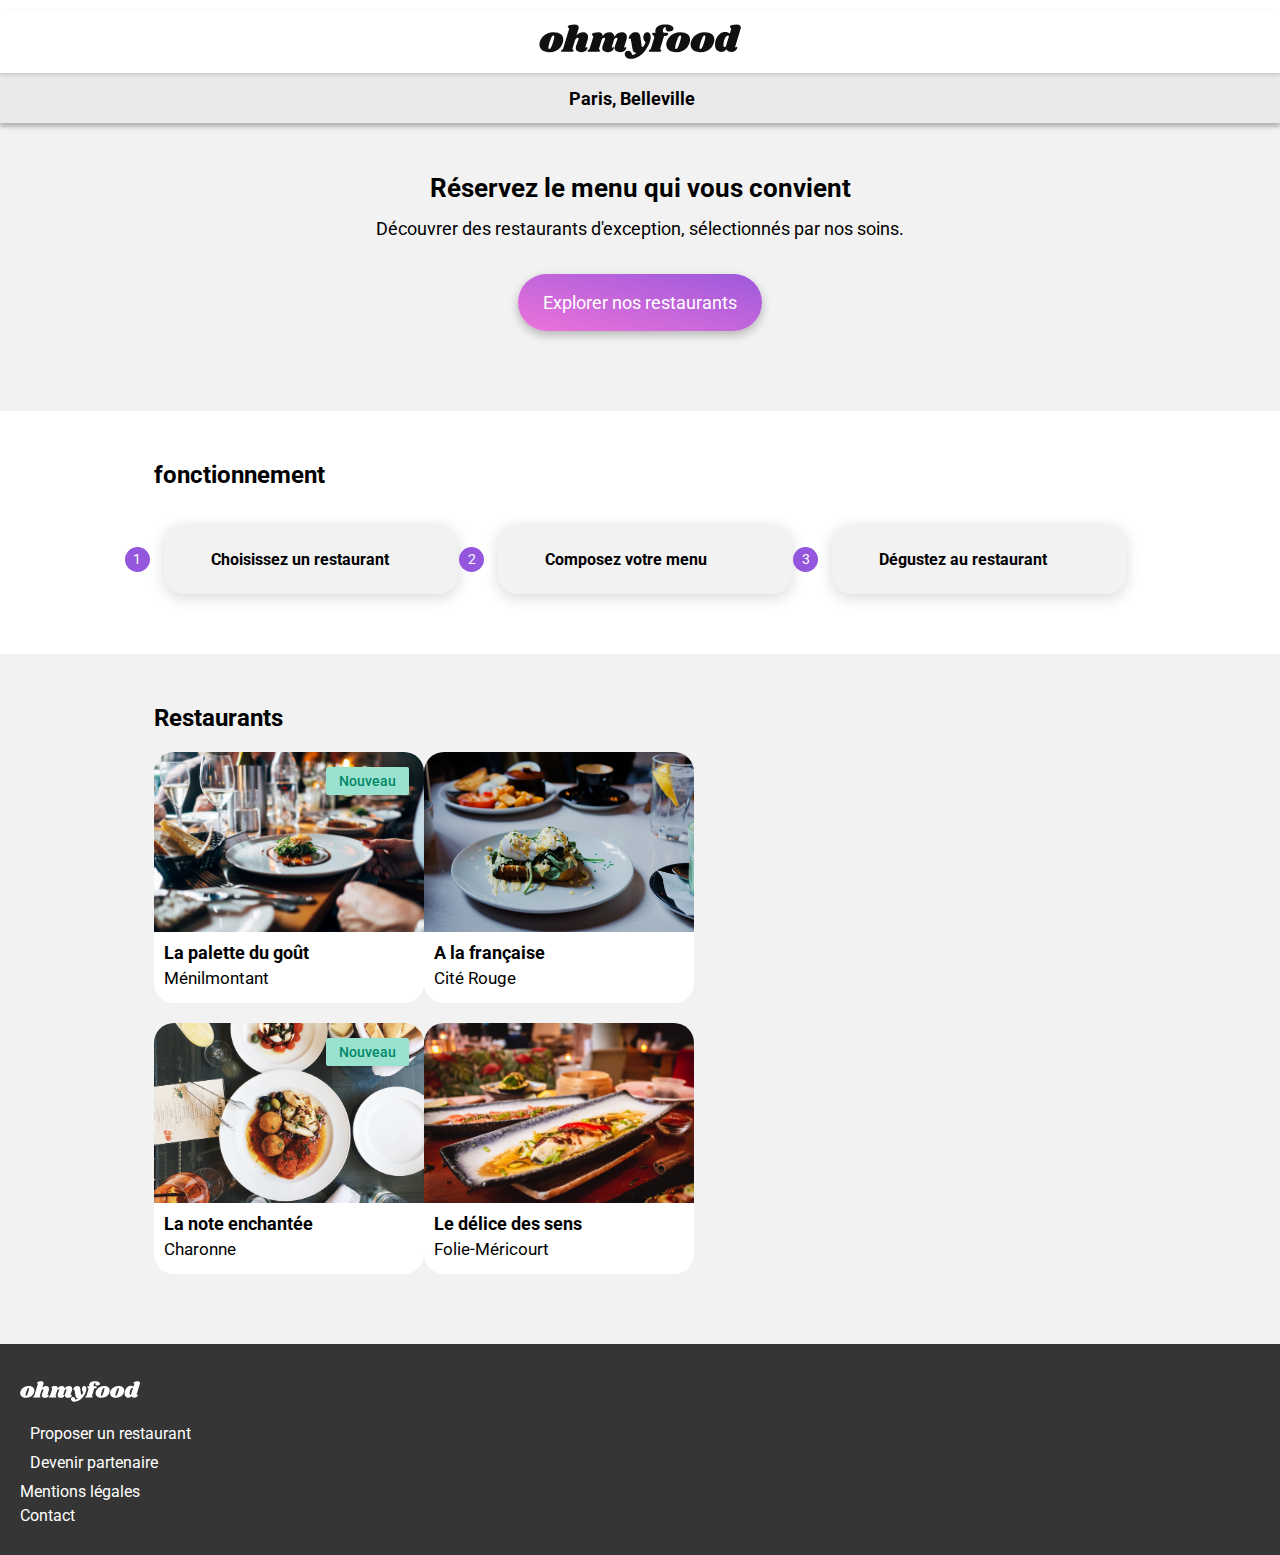
==== HTML/Index.html @ 857afbf9 "update" ====
<!DOCTYPE html>
<html lang="fr">
<head>
    <meta charset="UTF-8">
    <title>OhMyFood</title>
    <meta name="viewport" content="width=device-width, initial-scale=1.0">
    <link rel="stylesheet" href="../Style CSS/Index.css">
    <link rel="stylesheet" href="../Style CSS/Main.css">
    <link rel="preconnect" href="https://fonts.googleapis.com">
        <link rel="preconnect" href="https://fonts.gstatic.com" crossorigin>
        <link href="https://fonts.googleapis.com/css2?family=Roboto:ital,wght@0,100;0,300;0,400;0,500;0,700;0,900;1,100;1,300;1,400;1,500;1,700;1,900&display=swap" rel="stylesheet">
        <link rel="preconnect" href="https://fonts.gstatic.com" crossorigin>
        <link href="https://fonts.googleapis.com/css2?family=Roboto:ital,wght@0,100;0,300;0,400;0,500;0,700;0,900;1,100;1,300;1,400;1,500;1,700;1,900&family=Shrikhand&display=swap" rel="stylesheet">
    <link rel="stylesheet" href="https://cdnjs.cloudflare.com/ajax/libs/font-awesome/6.2.1/css/all.min.css"
        integrity="sha512-MV7K8+y+gLIBoVD59lQIYicR65iaqukzvf/nwasF0nqhPay5w/9lJmVM2hMDcnK1OnMGCdVK+iQrJ7lzPJQd1w=="
        crossorigin="anonymous" referrerpolicy="no-referrer" />    
</head>

<body>
    <div>
        <header class="header">
            <figure>
                <img src="../images/logo/ohmyfood@2x.svg" alt="Logo Ohmyfood">
            </figure>
            <form method="get" action="#" class="formulaire">
                <p>
                    <label for="rechercher"><i class="fa-solid fa-location-dot"></i></label>
                    <input type="text" name="rechercher" id="rechercher" placeholder="Paris, Belleville" maxlength="0">
                </p>
            </form>
        </header>
        <main>
            <section class="introduction">
                <h1>Réservez le menu qui vous convient</h1>
                <p>Découvrer des restaurants d'exception, sélectionnés par nos soins.</p>
                <a class="bouton bouton-intro" href='#Restaurants'">
                    Explorer nos restaurants
                </a>
            </section>
            <section class="fonctionnement">
                <h2>fonctionnement</h2>
                <div>
                    <article class="etape">
                        <span>1</span>
                        <i class="fa-solid fa-mobile-screen-button"></i>
                        <p>Choisissez un restaurant</p>
                    </article>
                    <article class="etape">
                        <span>2</span>
                        <i class="fa-solid fa-list-ul"></i>
                        <p>Composez votre menu</p>
                    </article>
                    <article class="etape">
                        <span>3</span>
                        <i class="fa-solid fa-store"></i>
                        <p>Dégustez au restaurant</p>
                    </article>
                </div>
            </section>
            <section class="restaurant flex-column">
                <h2 id="Restaurants">Restaurants</h2>
                <div class="menu-global">
                    <div class="menux2">
                        <a href="../HTML/Menu-1.html" class="card">
                            <article>
                                <figure class="nouveau">
                                    <img src="../images/restaurants/jay-wennington-N_Y88TWmGwA-unsplash.jpg" alt="Photo d'un plat du restaurant">
                                </figure>
                                <div class="contenu">
                                    <div class="txt">
                                        <strong>La palette du goût</strong>
                                        <p>Ménilmontant</p>
                                    </div>
                                    <input type="checkbox" id="heartCheckbox-1" style="display: none;"/>
                                    <label for="heartCheckbox-1" class="heart-icon-label">
                                        <i class="fa-regular fa-heart"></i>
                                    </label>
                                </div>
                            </article>
                        </a>
                        <a href="../HTML/Menu-2.html" class="card spé" >
                            <article>
                                <figure class="nouveau">
                                    <img src="../images/restaurants/stil-u2Lp8tXIcjw-unsplash.jpg" alt="Photo d'un plat du restaurant">
                                </figure>
                                <div class="contenu">
                                    <div class="txt">
                                        <strong>La note enchantée</strong>
                                        <p>Charonne</p>
                                    </div>
                                    <input type="checkbox" id="heartCheckbox-2" style="display: none;"/>
                                    <label for="heartCheckbox-2" class="heart-icon-label">
                                        <i class="fa-regular fa-heart"></i>
                                    </label>
                                </div>
                            </article>
                        </a>
                    </div>
                    <div class="menux2">
                        <a href="../HTML/Menu-3.html" class="card"> 
                            <article>
                                <figure>
                                    <img src="../images/restaurants/toa-heftiba-DQKerTsQwi0-unsplash.jpg" alt="Photo d'un plat du restaurant">
                                </figure>
                                <div class="contenu">
                                    <div class="txt">
                                        <strong>A la française</strong>
                                        <p>Cité Rouge</p>
                                    </div>
                                    <input type="checkbox" id="heartCheckbox-3" style="display: none;"/>
                                    <label for="heartCheckbox-3" class="heart-icon-label">
                                        <i class="fa-regular fa-heart"></i>
                                    </label>
                                </div>
                            </article>
                        </a>
                        <a href="../HTML/Menu-4.html" class="card">
                            <article>
                                <figure>
                                    <img src="../images/restaurants/louis-hansel-shotsoflouis-qNBGVyOCY8Q-unsplash.jpg" alt="Photo d'un plat du restaurant">
                                </figure>
                                <div class="contenu">
                                    <div class="txt">
                                        <strong>Le délice des sens</strong>
                                        <p>Folie-Méricourt</p>
                                    </div>
                                    <input type="checkbox" id="heartCheckbox-4" style="display: none;"/>
                                    <label for="heartCheckbox-4" class="heart-icon-label">
                                        <i class="fa-regular fa-heart"></i>
                                    </label>
                                </div>
                            </article>
                        </a>
                    </div>
                </div>
            </section>
        </main>
        <footer>
            <figure>
                <img class="logo-footer" src="../images/logo/ohmyfood-white@2x.svg" alt="Logo Ohmyfood">
            </figure>
            <div class="flex-column">
                <div class="icone-et-lien">
                    <i class="fa-solid fa-utensils"></i>
                    <p>Proposer un restaurant</p>
                </div>
                <div class="icone-et-lien">
                    <i class="fa-solid fa-handshake-angle"></i>
                    <p>Devenir partenaire</p>
                </div>
                <div>
                    <p>Mentions légales</p>
                    <p>Contact</p>
                </div>
            </div>
        </footer>
    </div>
</body>
---- Style CSS/Index.css ----
*{
    font-family: 'Roboto', sans-serif;
}

body{
    margin: 0;
}

.flex-column{
    display: flex;
    flex-direction: column;
}

a{
    text-decoration: none;
    color: inherit;
}
/******Header******/
.header{
    display: flex;
    flex-direction: column;
}
.header figure{
    z-index: 1;
    display: flex;
    justify-content: center;
    align-items: center;

    height: 63px;
    width: auto;
    margin: 10px 0 0 0;

    box-shadow: 0px 2px 4px 0px #00000026;
}
.header img{
    height: 35px;
    width: 100%;
}

.formulaire{
    display: flex;
    justify-content: center;
    align-items: center;

    height: 50px;
    padding-left: 75px;
    
    background-color:#EAEAEA ;
    box-shadow:0px 4px 4px 0px #00000040;   
}

.formulaire input{
    border: none;  
    background-color:#EAEAEA ; 
    font-weight: bold;
    font-size: 18px;
    width: 60%;
}

.formulaire ::placeholder{
    color: black;
}

.formulaire i{
    padding-right: 10px;
    
}
/******Main******/
p{
    font-size: 18px;
}

/****Introduction****/

.introduction{
    display: flex;
    flex-direction: column;
    align-items: center;
    background: #F2F2F2;
    padding-top: 50px;
    padding-bottom: 80px;
}

.introduction p{
    text-align: center;
    width: 90%;
    margin: 0;
    margin-top: 15px;   
}

.introduction h1{
    text-align: center;
    width: 70%;
    margin: 0;
    font-size: 26px;
}


.bouton::first-line{
    color: white;
    width: auto;
}
.bouton{
    cursor: pointer;
    font-size: 18px;
    background: linear-gradient(193.33deg, #9356DC -11.44%, #FF79DA 123.93%);

    border-radius: 90px;
    border: none;

    box-shadow: 0px 4px 10px 0px #00000040;
}
.bouton-intro{
    margin-top: 35px;
    padding:18px 25px 18px 25px;
}

/****Fonctionnement****/

.fonctionnement{
    display: flex;
    flex-direction: column;
    
    gap: 35px;
    padding-top: 50px;
    padding-bottom: 70px;
}

.fonctionnement h2{
    margin: 0;
    margin-left: 20px;
}

.fonctionnement div{
    display: flex;
    flex-direction: column;
    align-items: center;

    gap: 20px ;
    margin-left: 10px;
}

.fonctionnement article{
    display: flex;
    justify-content: center;
    align-items: center; 
   position: relative;
    
    background-color: #F2F2F2;
    border-radius: 20px;
    box-shadow: 0px 4px 15px 0px #00000026;

    height: 70px;
    width: 320px;
    gap: 7%;

}

.etape p{
    width: 220px;
    margin-right: 1px;
    font-size: 16px;
    font-weight: bold;
}

.etape i{
    color: #7E7E7E;
    font-size: 20px;

}
.fa-store::before{
    color: #9356DC;

}


.etape span{
    position: absolute;
    right: 308px;

    display: flex;
    justify-content: center;
    align-items: center;

    
    border-radius: 50%;
    background-color: #9356DC;
    width: 25px;
    height: 25px;

    color: white;
    font-size: 14px;
}
    
 
/****Restaurant****/

.restaurant{
    background-color: #F2F2F2;
    padding: 50px 20px;
    padding-bottom: 70px;
}


.restaurant article{
    margin-top: 20px;
    width: 100%;
}
.restaurant h2{
    margin: 0;
}

.restaurant figure{
    height:180px;
    width: 100%;
}

.contenu{
    display: flex;
    background-color: white;
    position: relative;

    border-bottom-left-radius: 20px;
    border-bottom-right-radius: 20px;
}
.txt{
    display: flex;
    flex-direction: column;
    margin: 10px;
    margin-bottom: 15px;
    gap: 5px;
}
.txt strong{
    font-size: 18px;
}
.txt p{
    font-size: 17px;
}

.card figure{
    margin: 0;
    position: relative;
}
.nouveau::after{
    content: "Nouveau";

    position: absolute;
    right: 15px;
    top: 15px;

    color: #008766;
    font-size: 14px;
    font-weight: 500;

    background: #99E2D0;
    padding: 6px 13px 6px 13px ;  
    box-shadow: 0px 2px 4px 0px #00000026;
    border-radius: 2px;
}
.card img{
    object-fit: cover;
    height: 100%;
    width: 100%;

    border-top-left-radius: 20px;
    border-top-right-radius: 20px;
}
.spé{
    height: 50px;
    width: 100%;
}

.card p{
    margin: 0;
}

/******Footer******/

footer{
    background: #353535;
    padding: 20px;
    padding-top: 15px;
    padding-bottom: 25px;
 
    color: white;
    height: 100%;
}

footer figure{
    height: 25px;
    width: 120px;
    margin:0;
    margin-bottom: 15px; 
    margin-top: 20px;  
}

footer img{
    height: 100%;
    width: 100%;
    color: white;
}

.logo-footer{
    color: white;
}

footer p{
    margin: 5px;
    margin-left: 0;
    font-size: 16px;
}

.icone-et-lien{
    display: flex;
    align-items: center;
    
    gap: 10px;
}
.icone-et-lien i{
    font-size: 14px;
}
.fa-handshake-angle::before{
    display: inline-block;
    width: 18px;
}
.fa-utensils::before{
    display: inline-block;
    width: 18px;
}

@media (min-width: 1024px) {
    .fonctionnement, .restaurant {
        padding-left:12%;
        padding-right: 12%;
    }

/****Fonctionnement****/
    .fonctionnement{
        padding-bottom: 60px;
    }
    .fonctionnement h2{
        margin: 0;
    }
    .fonctionnement div{
        flex-direction: row;
        gap: 40px;
    }

/****Restaurant****/
    .restaurant article{
        width: 100%;
    }
    .restaurant h2 {
   
    }
    .menu-global{
        display: flex;
        flex-direction: row;
        gap: ;
        width: ;
    }
    .menux2{
        display: flex;
        flex-direction: column;
    }
}
---- Style CSS/Main.css ----
.heart-icon-label {
  cursor: pointer;
  position: absolute;
  right: 25px;
  top: 18px;
  transition: color 4000ms ease;
}
.heart-icon-label .fa-heart {
  transform: scale(1.6);
}

#heartCheckbox-1:checked + .heart-icon-label i {
  font-weight: 900;
  color: #9356DC;
}

#heartCheckbox-2:checked + .heart-icon-label i {
  font-weight: 900;
  color: #9356DC;
}

#heartCheckbox-3:checked + .heart-icon-label i {
  font-weight: 900;
  color: #9356DC;
}

#heartCheckbox-4:checked + .heart-icon-label i {
  font-weight: 900;
  color: #9356DC;
}

.validation {
  width: 50px;
  height: 400ms;
  scale: 0;
}

.article:active.validation {
  animation-name: validation-menu;
  animation-delay: 0ms;
  animation-duration: 400ms;
  transform-origin: right;
  animation-fill-mode: both;
}

@keyframes validation-menu {
  0% {
    transform: translateX();
  }
  100% {
    transform: translateX();
  }
}/*# sourceMappingURL=Main.css.map */
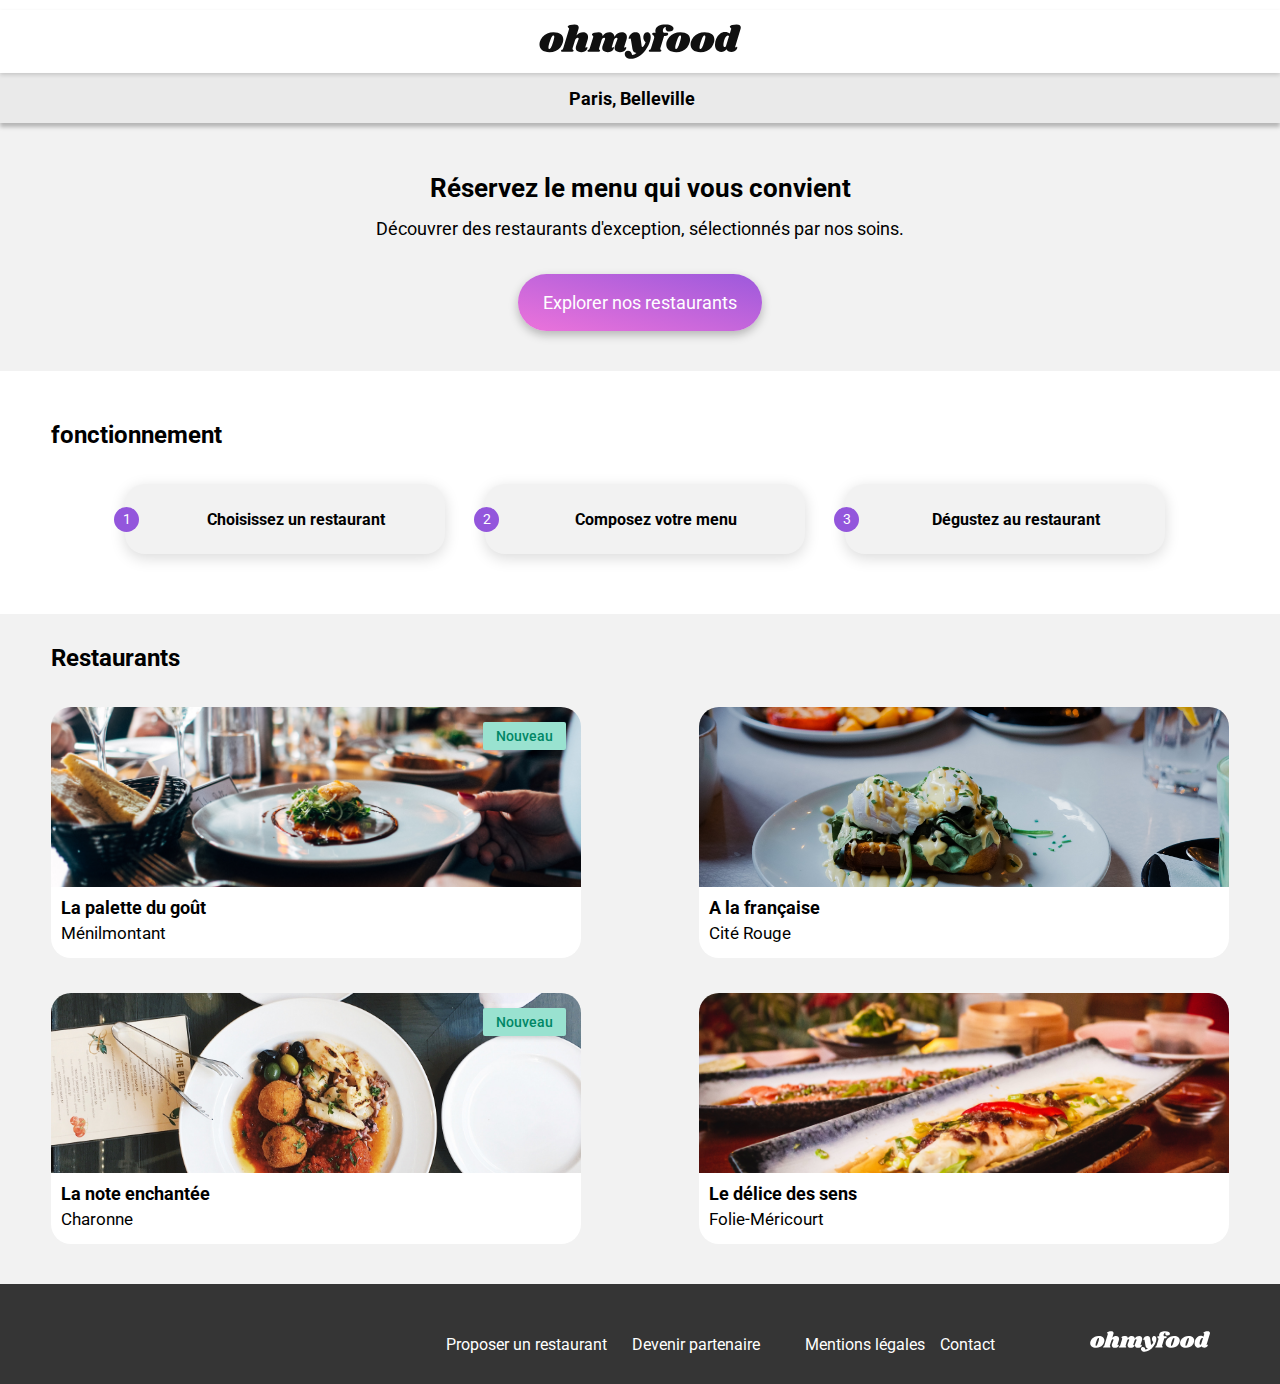
==== commit d48df13f: "Media queries" ====
--- a/HTML/Index.html
+++ b/HTML/Index.html
@@ -139,16 +139,18 @@
             <figure>
                 <img class="logo-footer" src="../images/logo/ohmyfood-white@2x.svg" alt="Logo Ohmyfood">
             </figure>
-            <div class="flex-column">
-                <div class="icone-et-lien">
-                    <i class="fa-solid fa-utensils"></i>
-                    <p>Proposer un restaurant</p>
+            <div class="flex-column footer-div">
+                <div class="flex-row div">
+                    <div class="icone-et-lien">
+                        <i class="fa-solid fa-utensils"></i>
+                        <p>Proposer un restaurant</p>
+                    </div>
+                    <div class="icone-et-lien">
+                        <i class="fa-solid fa-handshake-angle"></i>
+                        <p>Devenir partenaire</p>
+                    </div>
                 </div>
-                <div class="icone-et-lien">
-                    <i class="fa-solid fa-handshake-angle"></i>
-                    <p>Devenir partenaire</p>
-                </div>
-                <div>
+                <div class="flex-row div">
                     <p>Mentions légales</p>
                     <p>Contact</p>
                 </div>
--- a/Style CSS/Index.css
+++ b/Style CSS/Index.css
@@ -9,6 +9,10 @@
 .flex-column{
     display: flex;
     flex-direction: column;
+}
+.flex-row{
+    display: flex;
+    flex-direction: row;
 }
 
 a{
@@ -144,7 +148,7 @@
     display: flex;
     justify-content: center;
     align-items: center; 
-   position: relative;
+    position: relative;
     
     background-color: #F2F2F2;
     border-radius: 20px;
@@ -161,12 +165,12 @@
     margin-right: 1px;
     font-size: 16px;
     font-weight: bold;
+    
 }
 
 .etape i{
     color: #7E7E7E;
     font-size: 20px;
-
 }
 .fa-store::before{
     color: #9356DC;
@@ -176,7 +180,7 @@
 
 .etape span{
     position: absolute;
-    right: 308px;
+    left: -0.6875rem;
 
     display: flex;
     justify-content: center;
@@ -226,7 +230,7 @@
 .txt{
     display: flex;
     flex-direction: column;
-    margin: 10px;
+    margin: 10px;       
     margin-bottom: 15px;
     gap: 5px;
 }
@@ -264,10 +268,6 @@
 
     border-top-left-radius: 20px;
     border-top-right-radius: 20px;
-}
-.spé{
-    height: 50px;
-    width: 100%;
 }
 
 .card p{
@@ -328,14 +328,31 @@
     width: 18px;
 }
 
+
+
+
+
+
+/******Média Queries******/
+
 @media (min-width: 1024px) {
+
     .fonctionnement, .restaurant {
-        padding-left:12%;
-        padding-right: 12%;
-    }
+        padding-left:  4%;
+        padding-right: 4%;
+        padding-bottom: 40px;
+        padding-top: 30px;
+    }
+
+/****Introduction****/
+
+.introduction{
+    padding-bottom: 40px;
+}
 
 /****Fonctionnement****/
     .fonctionnement{
+        padding-top: 50px;
         padding-bottom: 60px;
     }
     .fonctionnement h2{
@@ -343,24 +360,73 @@
     }
     .fonctionnement div{
         flex-direction: row;
+        justify-content: center;
         gap: 40px;
+    }
+    .etape p {
+        width: initial; 
     }
 
 /****Restaurant****/
     .restaurant article{
         width: 100%;
-    }
-    .restaurant h2 {
-   
+        margin-top: 35px;
     }
     .menu-global{
         display: flex;
         flex-direction: row;
-        gap: ;
-        width: ;
+        justify-content: center;
+        gap: 10%;
     }
     .menux2{
         display: flex;
         flex-direction: column;
-    }
+        width: 100%;
+        height: 100%;
+    }
+
+/******Footer******/
+
+    footer{
+        display: flex;
+        align-items: center;
+        justify-content: flex-end;
+        align-items: flex-end;
+
+        height: 60px;
+    }
+
+    .footer-div{
+        display: flex;
+        flex-direction: row;
+        gap: 40px;
+    }
+
+    .div{
+        gap: 10px;
+    }
+
+    footer figure{
+        order: 2;
+        margin-left: 90px;
+        margin-right: 50px;
+        margin-bottom: 5px;
+    }
+}
+@media (min-width: 1440px) {
+
+    .fonctionnement, .restaurant {
+        padding-left:  10%;
+        padding-right: 10%;
+    }
+
+/****Fonctionnement****/
+    .fonctionnement article{
+        gap: 9%;
+        padding-right: 40px;
+        width: 300px;
+    }
+
+ /****Restaurant****/
+
 }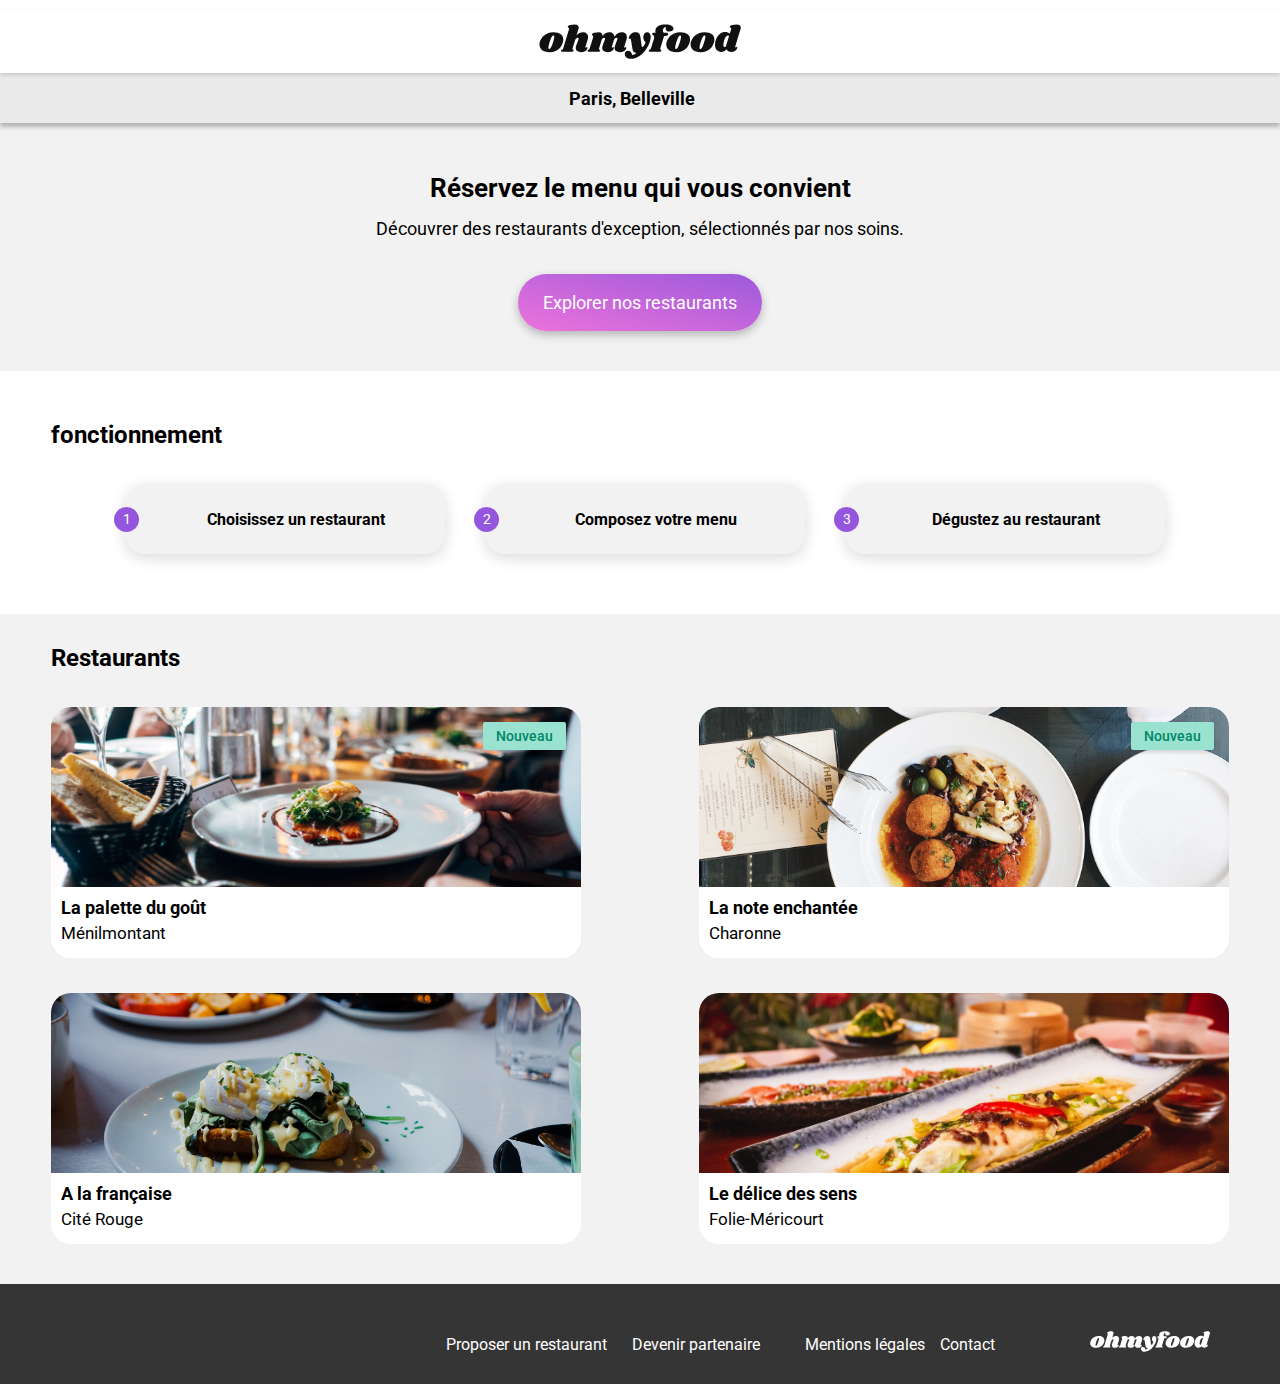
==== commit 20cdb01f: "update" ====
--- a/HTML/Index.html
+++ b/HTML/Index.html
@@ -78,7 +78,7 @@
                                 </div>
                             </article>
                         </a>
-                        <a href="../HTML/Menu-2.html" class="card spé" >
+                        <a href="../HTML/Menu-2.html" class="card" >
                             <article>
                                 <figure class="nouveau">
                                     <img src="../images/restaurants/stil-u2Lp8tXIcjw-unsplash.jpg" alt="Photo d'un plat du restaurant">
--- a/Style CSS/Index.css
+++ b/Style CSS/Index.css
@@ -371,19 +371,26 @@
     .restaurant article{
         width: 100%;
         margin-top: 35px;
+        box-sizing: border-box;  
+    }
+    .restaurant a{
+        width: 50%;
     }
     .menu-global{
-        display: flex;
-        flex-direction: row;
-        justify-content: center;
-        gap: 10%;
-    }
-    .menux2{
+
         display: flex;
         flex-direction: column;
+        align-items: center;
+        gap: 10%;
+    }
+    .menux2{
+       
+        display: flex;
         width: 100%;
         height: 100%;
-    }
+        gap: 10%;
+    }
+    
 
 /******Footer******/
 
@@ -426,7 +433,4 @@
         padding-right: 40px;
         width: 300px;
     }
-
- /****Restaurant****/
-
 }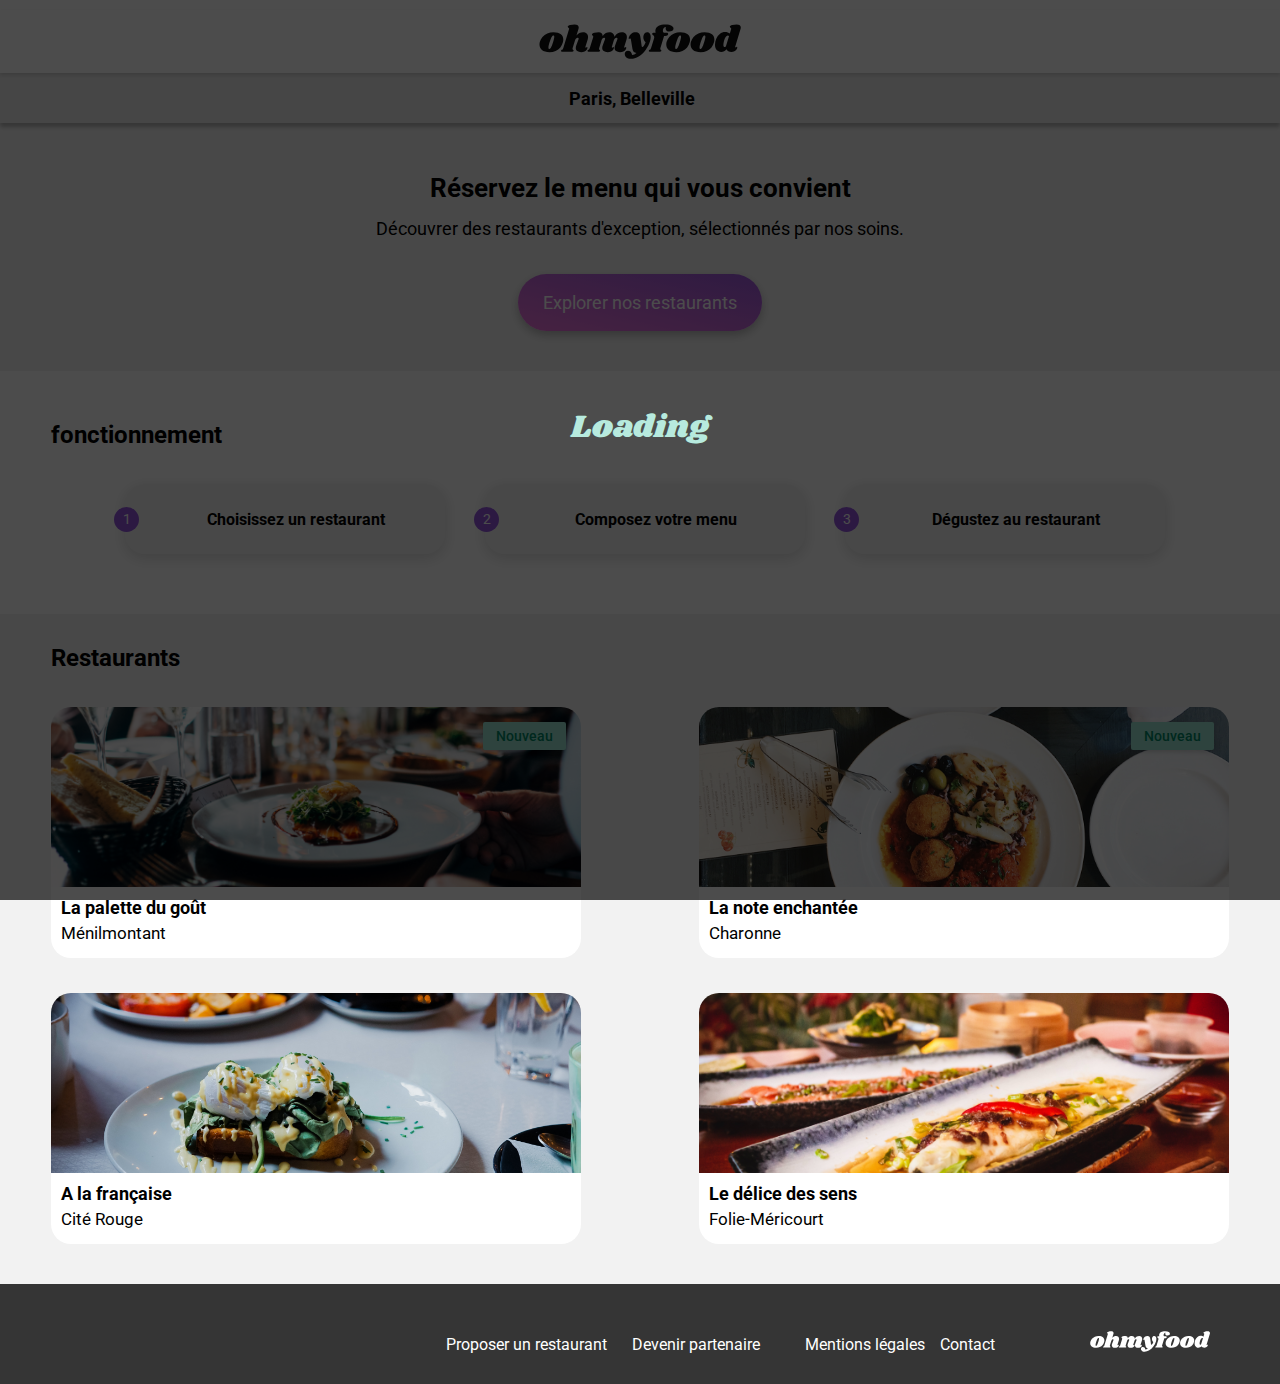
==== commit a9ead9a0: "Animation de loading de la page pricipale" ====
--- a/HTML/Index.html
+++ b/HTML/Index.html
@@ -5,7 +5,7 @@
     <title>OhMyFood</title>
     <meta name="viewport" content="width=device-width, initial-scale=1.0">
     <link rel="stylesheet" href="../Style CSS/Index.css">
-    <link rel="stylesheet" href="../Style CSS/Main.css">
+    <link rel="stylesheet" href="../Style CSS/Animation.css">
     <link rel="preconnect" href="https://fonts.googleapis.com">
         <link rel="preconnect" href="https://fonts.gstatic.com" crossorigin>
         <link href="https://fonts.googleapis.com/css2?family=Roboto:ital,wght@0,100;0,300;0,400;0,500;0,700;0,900;1,100;1,300;1,400;1,500;1,700;1,900&display=swap" rel="stylesheet">
@@ -17,7 +17,12 @@
 </head>
 
 <body>
-    <div>
+    <div class="loader">
+        <div class="loader-content">
+            <p class="loader-title">Loading</p>
+            <i class="fa-solid fa-spinner"></i>
+        </div>
+    </div>
         <header class="header">
             <figure>
                 <img src="../images/logo/ohmyfood@2x.svg" alt="Logo Ohmyfood">
@@ -74,6 +79,7 @@
                                     <input type="checkbox" id="heartCheckbox-1" style="display: none;"/>
                                     <label for="heartCheckbox-1" class="heart-icon-label">
                                         <i class="fa-regular fa-heart"></i>
+                                        <i class="fa-solid fa-heart"></i>
                                     </label>
                                 </div>
                             </article>
@@ -91,6 +97,7 @@
                                     <input type="checkbox" id="heartCheckbox-2" style="display: none;"/>
                                     <label for="heartCheckbox-2" class="heart-icon-label">
                                         <i class="fa-regular fa-heart"></i>
+                                        <i class="fa-solid fa-heart"></i>
                                     </label>
                                 </div>
                             </article>
@@ -110,6 +117,7 @@
                                     <input type="checkbox" id="heartCheckbox-3" style="display: none;"/>
                                     <label for="heartCheckbox-3" class="heart-icon-label">
                                         <i class="fa-regular fa-heart"></i>
+                                        <i class="fa-solid fa-heart"></i>
                                     </label>
                                 </div>
                             </article>
@@ -127,6 +135,7 @@
                                     <input type="checkbox" id="heartCheckbox-4" style="display: none;"/>
                                     <label for="heartCheckbox-4" class="heart-icon-label">
                                         <i class="fa-regular fa-heart"></i>
+                                        <i class="fa-solid fa-heart"></i>
                                     </label>
                                 </div>
                             </article>
@@ -156,5 +165,4 @@
                 </div>
             </div>
         </footer>
-    </div>
 </body>--- a/Style CSS/Index.css
+++ b/Style CSS/Index.css
@@ -1,436 +1,379 @@
-*{
-    font-family: 'Roboto', sans-serif;
-}
-
-body{
+@charset "UTF-8";
+* {
+  font-family: "Roboto", sans-serif;
+}
+
+body {
+  margin: 0;
+}
+
+.flex-column {
+  display: flex;
+  flex-direction: column;
+}
+
+.flex-row {
+  display: flex;
+  flex-direction: row;
+}
+
+a {
+  text-decoration: none;
+  color: inherit;
+}
+
+/******Header******/
+.header {
+  display: flex;
+  flex-direction: column;
+}
+.header figure {
+  z-index: 1;
+  display: flex;
+  justify-content: center;
+  align-items: center;
+  height: 63px;
+  width: auto;
+  margin: 10px 0 0 0;
+  box-shadow: 0px 2px 4px 0px rgba(0, 0, 0, 0.1490196078);
+}
+.header img {
+  height: 35px;
+  width: 100%;
+}
+
+.formulaire {
+  display: flex;
+  justify-content: center;
+  align-items: center;
+  height: 50px;
+  padding-left: 75px;
+  background-color: #EAEAEA;
+  box-shadow: 0px 4px 4px 0px rgba(0, 0, 0, 0.2509803922);
+}
+.formulaire input {
+  border: none;
+  background-color: #EAEAEA;
+  font-weight: bold;
+  font-size: 18px;
+  width: 60%;
+}
+.formulaire ::-moz-placeholder {
+  color: black;
+}
+.formulaire ::placeholder {
+  color: black;
+}
+.formulaire i {
+  padding-right: 10px;
+}
+
+/******Main******/
+p {
+  font-size: 18px;
+}
+
+/****Introduction****/
+.introduction {
+  display: flex;
+  flex-direction: column;
+  align-items: center;
+  background: #F2F2F2;
+  padding-top: 50px;
+  padding-bottom: 80px;
+}
+.introduction p {
+  text-align: center;
+  width: 90%;
+  margin: 0;
+  margin-top: 15px;
+}
+.introduction h1 {
+  text-align: center;
+  width: 70%;
+  margin: 0;
+  font-size: 26px;
+}
+
+.bouton {
+  cursor: pointer;
+  font-size: 18px;
+  background: linear-gradient(193.33deg, #9356DC -11.44%, #FF79DA 123.93%);
+  border-radius: 90px;
+  border: none;
+  box-shadow: 0px 4px 10px 0px rgba(0, 0, 0, 0.2509803922);
+}
+.bouton::first-line {
+  color: white;
+  width: auto;
+}
+.bouton-intro {
+  margin-top: 35px;
+  padding: 18px 25px 18px 25px;
+}
+
+/****Fonctionnement****/
+.fonctionnement {
+  display: flex;
+  flex-direction: column;
+  gap: 35px;
+  padding-top: 50px;
+  padding-bottom: 70px;
+}
+.fonctionnement h2 {
+  margin: 0;
+  margin-left: 20px;
+}
+.fonctionnement div {
+  display: flex;
+  flex-direction: column;
+  align-items: center;
+  gap: 20px;
+  margin-left: 10px;
+}
+.fonctionnement article {
+  display: flex;
+  justify-content: center;
+  align-items: center;
+  position: relative;
+  background-color: #F2F2F2;
+  border-radius: 20px;
+  box-shadow: 0px 4px 15px 0px rgba(0, 0, 0, 0.1490196078);
+  height: 70px;
+  width: 320px;
+  gap: 7%;
+}
+
+.etape p {
+  width: 220px;
+  margin-right: 1px;
+  font-size: 16px;
+  font-weight: bold;
+}
+.etape i {
+  color: #7E7E7E;
+  font-size: 20px;
+}
+.etape span {
+  position: absolute;
+  left: -0.6875rem;
+  display: flex;
+  justify-content: center;
+  align-items: center;
+  border-radius: 50%;
+  background-color: #9356DC;
+  width: 25px;
+  height: 25px;
+  color: white;
+  font-size: 14px;
+}
+
+.fa-store::before {
+  color: #9356DC;
+}
+
+/****Restaurant****/
+.restaurant {
+  background-color: #F2F2F2;
+  padding: 50px 20px;
+  padding-bottom: 70px;
+}
+.restaurant article {
+  margin-top: 20px;
+  width: 100%;
+}
+.restaurant h2 {
+  margin: 0;
+}
+.restaurant figure {
+  height: 180px;
+  width: 100%;
+}
+
+.contenu {
+  display: flex;
+  background-color: white;
+  position: relative;
+  border-bottom-left-radius: 20px;
+  border-bottom-right-radius: 20px;
+}
+
+.txt {
+  display: flex;
+  flex-direction: column;
+  margin: 10px;
+  margin-bottom: 15px;
+  gap: 5px;
+}
+.txt strong {
+  font-size: 18px;
+}
+.txt p {
+  font-size: 17px;
+  margin: 0;
+}
+
+.card figure {
+  margin: 0;
+  position: relative;
+}
+.card figure img {
+  -o-object-fit: cover;
+     object-fit: cover;
+  height: 100%;
+  width: 100%;
+  border-top-left-radius: 20px;
+  border-top-right-radius: 20px;
+}
+.card figure p {
+  margin: 0;
+}
+
+.nouveau::after {
+  content: "Nouveau";
+  position: absolute;
+  right: 15px;
+  top: 15px;
+  color: #008766;
+  font-size: 14px;
+  font-weight: 500;
+  background: #99E2D0;
+  padding: 6px 13px 6px 13px;
+  box-shadow: 0px 2px 4px 0px rgba(0, 0, 0, 0.1490196078);
+  border-radius: 2px;
+}
+
+/******Footer******/
+footer {
+  background: #353535;
+  padding: 20px;
+  padding-top: 15px;
+  padding-bottom: 25px;
+  color: white;
+  height: 100%;
+}
+footer figure {
+  height: 25px;
+  width: 120px;
+  margin: 0;
+  margin-bottom: 15px;
+  margin-top: 20px;
+}
+footer img {
+  height: 100%;
+  width: 100%;
+  color: white;
+}
+footer p {
+  margin: 5px;
+  margin-left: 0;
+  font-size: 16px;
+}
+
+.logo-footer {
+  color: white;
+}
+
+.icone-et-lien {
+  display: flex;
+  align-items: center;
+  gap: 10px;
+}
+.icone-et-lien i {
+  font-size: 14px;
+}
+
+.fa-handshake-angle::before {
+  display: inline-block;
+  width: 18px;
+}
+
+.fa-utensils::before {
+  display: inline-block;
+  width: 18px;
+}
+
+/******Média Queries******/
+@media (min-width: 1024px) {
+  .fonctionnement, .restaurant {
+    padding-left: 4%;
+    padding-right: 4%;
+    padding-bottom: 40px;
+    padding-top: 30px;
+  }
+  /****Introduction****/
+  .introduction {
+    padding-bottom: 40px;
+  }
+  /****Fonctionnement****/
+  .fonctionnement {
+    padding-top: 50px;
+    padding-bottom: 60px;
+  }
+  .fonctionnement h2 {
     margin: 0;
-}
-
-.flex-column{
-    display: flex;
-    flex-direction: column;
-}
-.flex-row{
-    display: flex;
+  }
+  .fonctionnement div {
     flex-direction: row;
-}
-
-a{
-    text-decoration: none;
-    color: inherit;
-}
-/******Header******/
-.header{
-    display: flex;
-    flex-direction: column;
-}
-.header figure{
-    z-index: 1;
-    display: flex;
     justify-content: center;
-    align-items: center;
-
-    height: 63px;
-    width: auto;
-    margin: 10px 0 0 0;
-
-    box-shadow: 0px 2px 4px 0px #00000026;
-}
-.header img{
-    height: 35px;
+    gap: 40px;
+  }
+  .etape p {
+    width: initial;
+  }
+  /****Restaurant****/
+  .restaurant article {
     width: 100%;
-}
-
-.formulaire{
-    display: flex;
-    justify-content: center;
-    align-items: center;
-
-    height: 50px;
-    padding-left: 75px;
-    
-    background-color:#EAEAEA ;
-    box-shadow:0px 4px 4px 0px #00000040;   
-}
-
-.formulaire input{
-    border: none;  
-    background-color:#EAEAEA ; 
-    font-weight: bold;
-    font-size: 18px;
-    width: 60%;
-}
-
-.formulaire ::placeholder{
-    color: black;
-}
-
-.formulaire i{
-    padding-right: 10px;
-    
-}
-/******Main******/
-p{
-    font-size: 18px;
-}
-
-/****Introduction****/
-
-.introduction{
+    margin-top: 35px;
+    box-sizing: border-box;
+  }
+  .restaurant a {
+    width: 50%;
+  }
+  .menu-global {
     display: flex;
     flex-direction: column;
     align-items: center;
-    background: #F2F2F2;
-    padding-top: 50px;
-    padding-bottom: 80px;
-}
-
-.introduction p{
-    text-align: center;
-    width: 90%;
-    margin: 0;
-    margin-top: 15px;   
-}
-
-.introduction h1{
-    text-align: center;
-    width: 70%;
-    margin: 0;
-    font-size: 26px;
-}
-
-
-.bouton::first-line{
-    color: white;
-    width: auto;
-}
-.bouton{
-    cursor: pointer;
-    font-size: 18px;
-    background: linear-gradient(193.33deg, #9356DC -11.44%, #FF79DA 123.93%);
-
-    border-radius: 90px;
-    border: none;
-
-    box-shadow: 0px 4px 10px 0px #00000040;
-}
-.bouton-intro{
-    margin-top: 35px;
-    padding:18px 25px 18px 25px;
-}
-
-/****Fonctionnement****/
-
-.fonctionnement{
+    gap: 10%;
+  }
+  .menux2 {
     display: flex;
-    flex-direction: column;
-    
-    gap: 35px;
-    padding-top: 50px;
-    padding-bottom: 70px;
-}
-
-.fonctionnement h2{
-    margin: 0;
-    margin-left: 20px;
-}
-
-.fonctionnement div{
-    display: flex;
-    flex-direction: column;
-    align-items: center;
-
-    gap: 20px ;
-    margin-left: 10px;
-}
-
-.fonctionnement article{
-    display: flex;
-    justify-content: center;
-    align-items: center; 
-    position: relative;
-    
-    background-color: #F2F2F2;
-    border-radius: 20px;
-    box-shadow: 0px 4px 15px 0px #00000026;
-
-    height: 70px;
-    width: 320px;
-    gap: 7%;
-
-}
-
-.etape p{
-    width: 220px;
-    margin-right: 1px;
-    font-size: 16px;
-    font-weight: bold;
-    
-}
-
-.etape i{
-    color: #7E7E7E;
-    font-size: 20px;
-}
-.fa-store::before{
-    color: #9356DC;
-
-}
-
-
-.etape span{
-    position: absolute;
-    left: -0.6875rem;
-
-    display: flex;
-    justify-content: center;
-    align-items: center;
-
-    
-    border-radius: 50%;
-    background-color: #9356DC;
-    width: 25px;
-    height: 25px;
-
-    color: white;
-    font-size: 14px;
-}
-    
- 
-/****Restaurant****/
-
-.restaurant{
-    background-color: #F2F2F2;
-    padding: 50px 20px;
-    padding-bottom: 70px;
-}
-
-
-.restaurant article{
-    margin-top: 20px;
     width: 100%;
-}
-.restaurant h2{
-    margin: 0;
-}
-
-.restaurant figure{
-    height:180px;
-    width: 100%;
-}
-
-.contenu{
-    display: flex;
-    background-color: white;
-    position: relative;
-
-    border-bottom-left-radius: 20px;
-    border-bottom-right-radius: 20px;
-}
-.txt{
-    display: flex;
-    flex-direction: column;
-    margin: 10px;       
-    margin-bottom: 15px;
-    gap: 5px;
-}
-.txt strong{
-    font-size: 18px;
-}
-.txt p{
-    font-size: 17px;
-}
-
-.card figure{
-    margin: 0;
-    position: relative;
-}
-.nouveau::after{
-    content: "Nouveau";
-
-    position: absolute;
-    right: 15px;
-    top: 15px;
-
-    color: #008766;
-    font-size: 14px;
-    font-weight: 500;
-
-    background: #99E2D0;
-    padding: 6px 13px 6px 13px ;  
-    box-shadow: 0px 2px 4px 0px #00000026;
-    border-radius: 2px;
-}
-.card img{
-    object-fit: cover;
     height: 100%;
-    width: 100%;
-
-    border-top-left-radius: 20px;
-    border-top-right-radius: 20px;
-}
-
-.card p{
-    margin: 0;
-}
-
-/******Footer******/
-
-footer{
-    background: #353535;
-    padding: 20px;
-    padding-top: 15px;
-    padding-bottom: 25px;
- 
-    color: white;
-    height: 100%;
-}
-
-footer figure{
-    height: 25px;
-    width: 120px;
-    margin:0;
-    margin-bottom: 15px; 
-    margin-top: 20px;  
-}
-
-footer img{
-    height: 100%;
-    width: 100%;
-    color: white;
-}
-
-.logo-footer{
-    color: white;
-}
-
-footer p{
-    margin: 5px;
-    margin-left: 0;
-    font-size: 16px;
-}
-
-.icone-et-lien{
+    gap: 10%;
+  }
+  /******Footer******/
+  footer {
     display: flex;
     align-items: center;
-    
+    justify-content: flex-end;
+    align-items: flex-end;
+    height: 60px;
+  }
+  footer figure {
+    order: 2;
+    margin-left: 90px;
+    margin-right: 50px;
+    margin-bottom: 5px;
+  }
+  .footer-div {
+    display: flex;
+    flex-direction: row;
+    gap: 40px;
+  }
+  .div {
     gap: 10px;
-}
-.icone-et-lien i{
-    font-size: 14px;
-}
-.fa-handshake-angle::before{
-    display: inline-block;
-    width: 18px;
-}
-.fa-utensils::before{
-    display: inline-block;
-    width: 18px;
-}
-
-
-
-
-
-
-/******Média Queries******/
-
-@media (min-width: 1024px) {
-
-    .fonctionnement, .restaurant {
-        padding-left:  4%;
-        padding-right: 4%;
-        padding-bottom: 40px;
-        padding-top: 30px;
-    }
-
-/****Introduction****/
-
-.introduction{
-    padding-bottom: 40px;
-}
-
-/****Fonctionnement****/
-    .fonctionnement{
-        padding-top: 50px;
-        padding-bottom: 60px;
-    }
-    .fonctionnement h2{
-        margin: 0;
-    }
-    .fonctionnement div{
-        flex-direction: row;
-        justify-content: center;
-        gap: 40px;
-    }
-    .etape p {
-        width: initial; 
-    }
-
-/****Restaurant****/
-    .restaurant article{
-        width: 100%;
-        margin-top: 35px;
-        box-sizing: border-box;  
-    }
-    .restaurant a{
-        width: 50%;
-    }
-    .menu-global{
-
-        display: flex;
-        flex-direction: column;
-        align-items: center;
-        gap: 10%;
-    }
-    .menux2{
-       
-        display: flex;
-        width: 100%;
-        height: 100%;
-        gap: 10%;
-    }
-    
-
-/******Footer******/
-
-    footer{
-        display: flex;
-        align-items: center;
-        justify-content: flex-end;
-        align-items: flex-end;
-
-        height: 60px;
-    }
-
-    .footer-div{
-        display: flex;
-        flex-direction: row;
-        gap: 40px;
-    }
-
-    .div{
-        gap: 10px;
-    }
-
-    footer figure{
-        order: 2;
-        margin-left: 90px;
-        margin-right: 50px;
-        margin-bottom: 5px;
-    }
+  }
 }
 @media (min-width: 1440px) {
-
-    .fonctionnement, .restaurant {
-        padding-left:  10%;
-        padding-right: 10%;
-    }
-
-/****Fonctionnement****/
-    .fonctionnement article{
-        gap: 9%;
-        padding-right: 40px;
-        width: 300px;
-    }
-}+  .fonctionnement, .restaurant {
+    padding-left: 10%;
+    padding-right: 10%;
+  }
+  /****Fonctionnement****/
+  .fonctionnement article {
+    gap: 9%;
+    padding-right: 40px;
+    width: 300px;
+  }
+}/*# sourceMappingURL=Index.css.map */--- a/Style CSS/Animation.css
+++ b/Style CSS/Animation.css
@@ -0,0 +1,419 @@
+/***colors***/
+/***Heart***/
+.heart-icon-label-menu {
+  position: relative;
+}
+.heart-icon-label-menu .fa-regular.fa-heart, .heart-icon-label-menu .fa-solid.fa-heart {
+  top: 2px;
+  left: 0;
+}
+
+.heart-icon-label {
+  position: absolute;
+  right: 20px;
+  top: 20px;
+}
+
+.heart-icon-label-menu,
+.heart-icon-label {
+  cursor: pointer;
+  width: 24px;
+  height: 24px;
+}
+.heart-icon-label-menu .fa-regular.fa-heart, .heart-icon-label-menu .fa-solid.fa-heart,
+.heart-icon-label .fa-regular.fa-heart,
+.heart-icon-label .fa-solid.fa-heart {
+  position: absolute;
+  font-size: 24px;
+}
+.heart-icon-label-menu .fa-regular.fa-heart,
+.heart-icon-label .fa-regular.fa-heart {
+  z-index: 1;
+  opacity: 1;
+}
+.heart-icon-label-menu .fa-solid.fa-heart,
+.heart-icon-label .fa-solid.fa-heart {
+  z-index: 0;
+  opacity: 0;
+  background: linear-gradient(193.33deg, #9356DC -11.44%, #FF79DA 123.93%);
+  -webkit-background-clip: text;
+  -webkit-text-fill-color: transparent;
+}
+
+/***Boucle Pour les pages menus***/
+#heartCheckbox-1:checked ~ .heart-icon-label-menu .fa-solid.fa-heart {
+  opacity: 1;
+  animation: fadeInHeart 900ms forwards ease-in;
+  z-index: 2;
+}
+
+#heartCheckbox-1:checked ~ .heart-icon-label-menu .fa-regular.fa-heart {
+  opacity: 0;
+  z-index: 0;
+}
+
+#heartCheckbox-2:checked ~ .heart-icon-label-menu .fa-solid.fa-heart {
+  opacity: 1;
+  animation: fadeInHeart 900ms forwards ease-in;
+  z-index: 2;
+}
+
+#heartCheckbox-2:checked ~ .heart-icon-label-menu .fa-regular.fa-heart {
+  opacity: 0;
+  z-index: 0;
+}
+
+#heartCheckbox-3:checked ~ .heart-icon-label-menu .fa-solid.fa-heart {
+  opacity: 1;
+  animation: fadeInHeart 900ms forwards ease-in;
+  z-index: 2;
+}
+
+#heartCheckbox-3:checked ~ .heart-icon-label-menu .fa-regular.fa-heart {
+  opacity: 0;
+  z-index: 0;
+}
+
+#heartCheckbox-4:checked ~ .heart-icon-label-menu .fa-solid.fa-heart {
+  opacity: 1;
+  animation: fadeInHeart 900ms forwards ease-in;
+  z-index: 2;
+}
+
+#heartCheckbox-4:checked ~ .heart-icon-label-menu .fa-regular.fa-heart {
+  opacity: 0;
+  z-index: 0;
+}
+
+#heartCheckbox-5:checked ~ .heart-icon-label-menu .fa-solid.fa-heart {
+  opacity: 1;
+  animation: fadeInHeart 900ms forwards ease-in;
+  z-index: 2;
+}
+
+#heartCheckbox-5:checked ~ .heart-icon-label-menu .fa-regular.fa-heart {
+  opacity: 0;
+  z-index: 0;
+}
+
+#heartCheckbox-6:checked ~ .heart-icon-label-menu .fa-solid.fa-heart {
+  opacity: 1;
+  animation: fadeInHeart 900ms forwards ease-in;
+  z-index: 2;
+}
+
+#heartCheckbox-6:checked ~ .heart-icon-label-menu .fa-regular.fa-heart {
+  opacity: 0;
+  z-index: 0;
+}
+
+#heartCheckbox-7:checked ~ .heart-icon-label-menu .fa-solid.fa-heart {
+  opacity: 1;
+  animation: fadeInHeart 900ms forwards ease-in;
+  z-index: 2;
+}
+
+#heartCheckbox-7:checked ~ .heart-icon-label-menu .fa-regular.fa-heart {
+  opacity: 0;
+  z-index: 0;
+}
+
+#heartCheckbox-8:checked ~ .heart-icon-label-menu .fa-solid.fa-heart {
+  opacity: 1;
+  animation: fadeInHeart 900ms forwards ease-in;
+  z-index: 2;
+}
+
+#heartCheckbox-8:checked ~ .heart-icon-label-menu .fa-regular.fa-heart {
+  opacity: 0;
+  z-index: 0;
+}
+
+/***Boucle Pour la page principale***/
+#heartCheckbox-1:checked ~ .heart-icon-label .fa-solid.fa-heart {
+  animation: fadeInHeart 900ms forwards ease-in;
+  z-index: 2;
+}
+
+#heartCheckbox-1:checked ~ .heart-icon-label .fa-regular.fa-heart {
+  opacity: 0;
+  z-index: 0;
+}
+
+#heartCheckbox-2:checked ~ .heart-icon-label .fa-solid.fa-heart {
+  animation: fadeInHeart 900ms forwards ease-in;
+  z-index: 2;
+}
+
+#heartCheckbox-2:checked ~ .heart-icon-label .fa-regular.fa-heart {
+  opacity: 0;
+  z-index: 0;
+}
+
+#heartCheckbox-3:checked ~ .heart-icon-label .fa-solid.fa-heart {
+  animation: fadeInHeart 900ms forwards ease-in;
+  z-index: 2;
+}
+
+#heartCheckbox-3:checked ~ .heart-icon-label .fa-regular.fa-heart {
+  opacity: 0;
+  z-index: 0;
+}
+
+#heartCheckbox-4:checked ~ .heart-icon-label .fa-solid.fa-heart {
+  animation: fadeInHeart 900ms forwards ease-in;
+  z-index: 2;
+}
+
+#heartCheckbox-4:checked ~ .heart-icon-label .fa-regular.fa-heart {
+  opacity: 0;
+  z-index: 0;
+}
+
+#heartCheckbox-5:checked ~ .heart-icon-label .fa-solid.fa-heart {
+  animation: fadeInHeart 900ms forwards ease-in;
+  z-index: 2;
+}
+
+#heartCheckbox-5:checked ~ .heart-icon-label .fa-regular.fa-heart {
+  opacity: 0;
+  z-index: 0;
+}
+
+#heartCheckbox-6:checked ~ .heart-icon-label .fa-solid.fa-heart {
+  animation: fadeInHeart 900ms forwards ease-in;
+  z-index: 2;
+}
+
+#heartCheckbox-6:checked ~ .heart-icon-label .fa-regular.fa-heart {
+  opacity: 0;
+  z-index: 0;
+}
+
+#heartCheckbox-7:checked ~ .heart-icon-label .fa-solid.fa-heart {
+  animation: fadeInHeart 900ms forwards ease-in;
+  z-index: 2;
+}
+
+#heartCheckbox-7:checked ~ .heart-icon-label .fa-regular.fa-heart {
+  opacity: 0;
+  z-index: 0;
+}
+
+#heartCheckbox-8:checked ~ .heart-icon-label .fa-solid.fa-heart {
+  animation: fadeInHeart 900ms forwards ease-in;
+  z-index: 2;
+}
+
+#heartCheckbox-8:checked ~ .heart-icon-label .fa-regular.fa-heart {
+  opacity: 0;
+  z-index: 0;
+}
+
+/* Animation Keyframes */
+@keyframes fadeInHeart {
+  0% {
+    opacity: 0.4;
+    transform: scale(0.2);
+  }
+  50% {
+    opacity: 0.6;
+  }
+  100% {
+    opacity: 1;
+    transform: scale(1);
+  }
+}
+/***Valid-menu***/
+.validation {
+  display: flex;
+  width: 70px;
+  height: 100%;
+  position: absolute;
+  right: -80px;
+  top: 0;
+  background-color: #99E2D0;
+}
+.validation i {
+  position: absolute;
+  transform: scale(1.3);
+  right: 45%;
+  top: 37%;
+  color: white;
+}
+
+.menu article {
+  overflow: hidden;
+  position: relative;
+}
+.menu article:hover .validation {
+  animation: validation 250ms ease-in forwards;
+}
+.menu article:hover .prix {
+  animation: prix 250ms ease-in forwards;
+}
+.menu article:hover .accompagnement, .menu article:hover .plat {
+  transition: width 250ms ease-in;
+  width: 60%;
+}
+.menu article:not(:hover) .validation {
+  animation: validation-reverse 250ms 200ms ease-in backwards;
+}
+.menu article:not(:hover) .prix {
+  animation: prix-reverse 250ms 200ms ease-in backwards;
+}
+.menu article:not(:hover) .accompagnement, .menu article:not(:hover) .plat {
+  transition: width 250ms 200ms ease-in;
+  width: 100%;
+}
+
+/* Animation Keyframes */
+@keyframes validation {
+  from {
+    transform: translateX(0);
+    transform-origin: right;
+  }
+  to {
+    transform: translateX(-100%);
+    transform-origin: right;
+  }
+}
+@keyframes validation-reverse {
+  from {
+    transform: translateX(-100%);
+    transform-origin: right;
+  }
+  to {
+    transform: translateX(0);
+    transform-origin: right;
+  }
+}
+@keyframes prix {
+  from {
+    transform: translateX(0);
+    transform-origin: right;
+  }
+  to {
+    transform: translateX(-210%);
+    transform-origin: right;
+  }
+}
+@keyframes prix-reverse {
+  from {
+    transform: translateX(-210%);
+    transform-origin: right;
+  }
+  to {
+    transform: translateX(0);
+    transform-origin: right;
+  }
+}
+/***Apparition-plats***/
+.entrees, .titre-icone {
+  animation: apparition-plats 1s 300ms ease-out both;
+}
+
+.plats {
+  animation: apparition-plats 1s 800ms ease-out both;
+}
+
+.desserts, .bouton-menu {
+  animation: apparition-plats 1s 1000ms ease-out both;
+}
+
+/* Animation Keyframes */
+@keyframes apparition-plats {
+  0% {
+    opacity: 0;
+    transform: translateX(-100%);
+  }
+  60% {
+    opacity: 0.8;
+  }
+  100% {
+    opacity: 1;
+    transform: translateX(0);
+  }
+}
+/***loader***/
+.loader {
+  display: flex;
+  flex-direction: row;
+  position: fixed;
+  top: 0;
+  left: 0;
+  width: 100%;
+  height: 100%;
+  z-index: 1000;
+  pointer-events: none;
+  background-color: black;
+  opacity: 0.7;
+}
+.loader-content {
+  display: flex;
+  flex-direction: column;
+  justify-content: center;
+  gap: 5%;
+  width: 100%;
+  height: 100%;
+}
+.loader-content .loader-title {
+  display: flex;
+  justify-content: center;
+  color: #99E2D0;
+  font-family: "shrikhand", sans-serif;
+  font-size: 32px;
+  margin: 0;
+  width: 100%;
+}
+.loader-content i {
+  display: flex;
+  justify-content: center;
+  width: 100%;
+}
+.loader-content i.fa-spinner {
+  background: linear-gradient(193.33deg, #9356DC -11.44%, #FF79DA 123.93%);
+  -webkit-background-clip: text;
+  -webkit-text-fill-color: transparent;
+  font-size: 70px;
+}
+
+/* Animation */
+.loader {
+  animation: loader 3s ease-in both;
+}
+.loader-title {
+  animation: loading 3s ease-in;
+}
+.loader .fa-spinner {
+  animation: spinner 3s ease-in;
+}
+
+/* Animation Keyframes */
+@keyframes loader {
+  0%, 70% {
+    opacity: 0.7;
+  }
+  90% {
+    opacity: 0.4;
+  }
+  100% {
+    opacity: 0;
+  }
+}
+@keyframes loading {
+  0%, 60% {
+    opacity: 0;
+  }
+  40%, 100% {
+    opacity: 1;
+  }
+}
+@keyframes spinner {
+  from {
+    transform: rotate(360deg);
+  }
+  to {
+    transform: rotate(-360deg);
+  }
+}/*# sourceMappingURL=Animation.css.map */